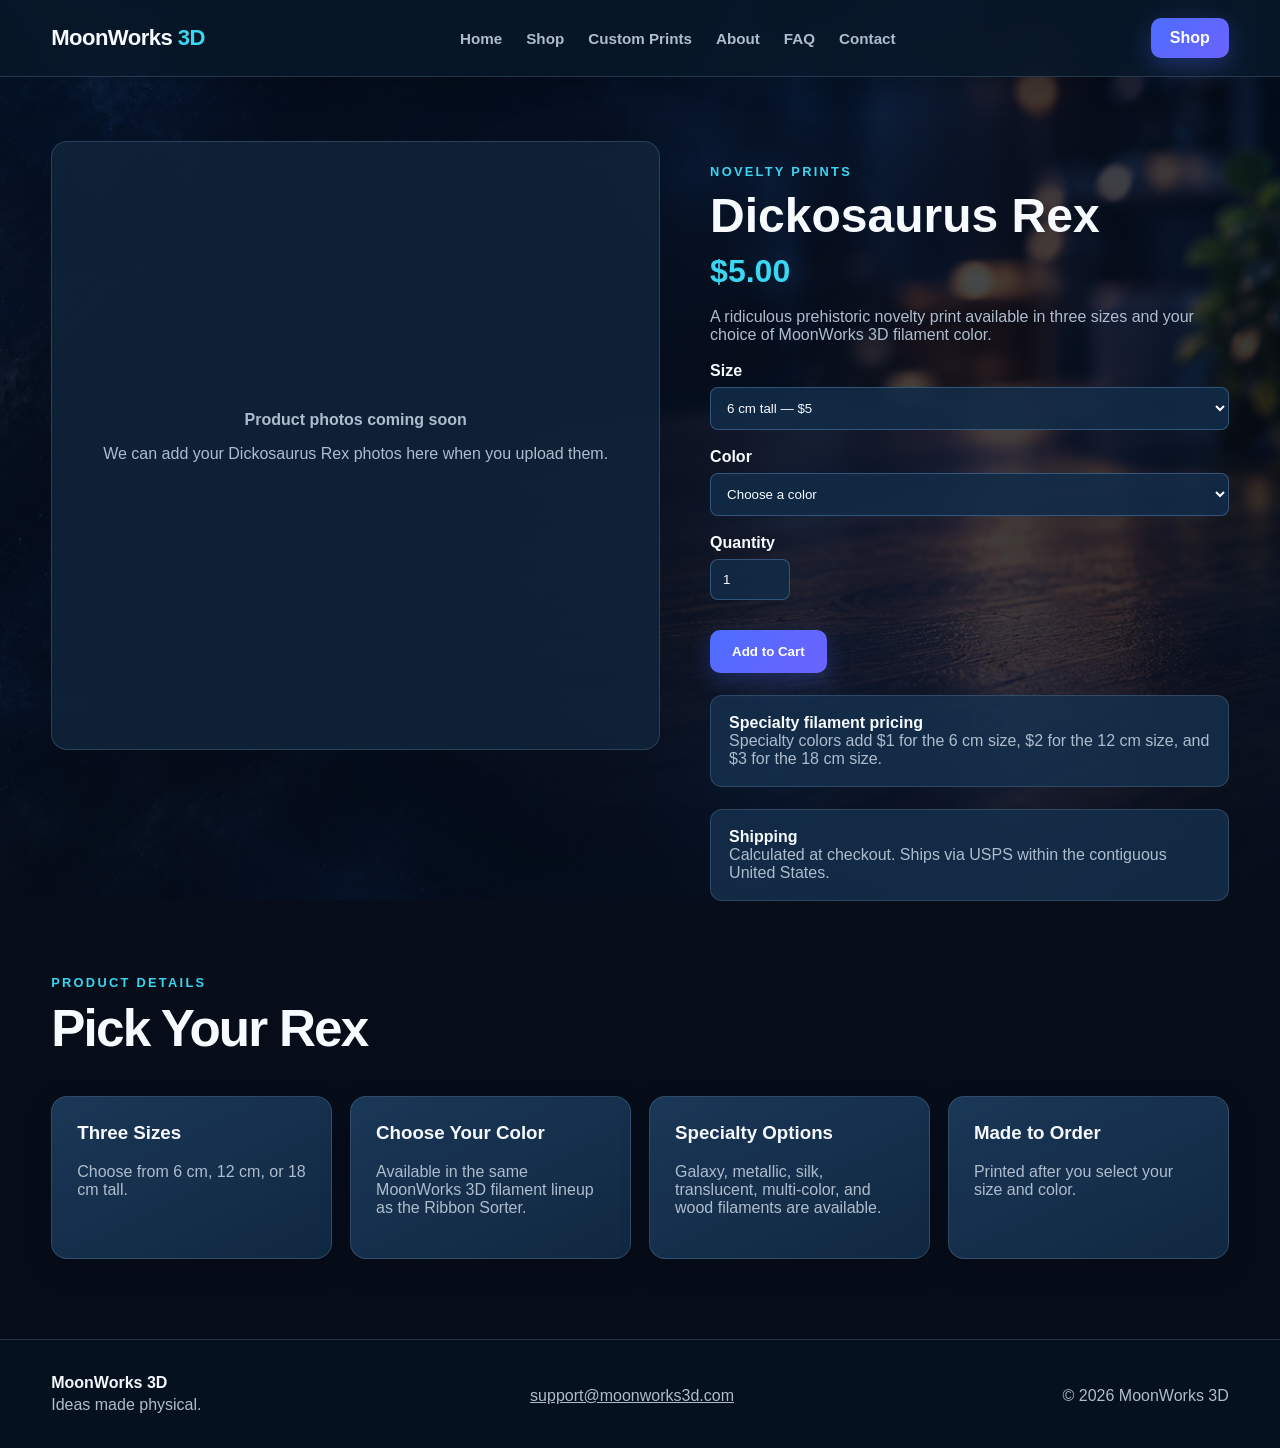
==== dickosaurus-rex.html @ 0d65d46c "Add files via upload" ====
<!DOCTYPE html>
<html lang="en">
<head>
  <meta charset="UTF-8">
  <meta name="viewport" content="width=device-width, initial-scale=1.0">

  <title>Dickosaurus Rex | MoonWorks 3D</title>
  <link rel="stylesheet" href="styles.css">

  <style>
    .product-page {
      padding: 70px 0;
    }

    .product-layout {
      display: grid;
      grid-template-columns: 1fr 1fr;
      gap: 55px;
      align-items: start;
    }

    .product-placeholder {
      width: 100%;
      aspect-ratio: 1 / 1;
      display: grid;
      place-items: center;
      text-align: center;
      border-radius: 16px;
      border: 1px solid var(--border);
      background: var(--graphite);
      color: var(--gray);
      padding: 30px;
    }

    .product-details h1 {
      font-size: 2.7rem;
      margin: 0 0 8px;
    }

    .price {
      font-size: 2rem;
      font-weight: 800;
      color: var(--cyan);
      margin: 15px 0;
    }

    .product-description {
      color: var(--gray);
    }

    .option-group {
      margin-top: 22px;
    }

    .option-group label {
      display: block;
      font-weight: 700;
      margin-bottom: 7px;
    }

    .option-group select,
    .option-group input {
      width: 100%;
      padding: 12px;
      background: var(--graphite);
      color: var(--white);
      border: 1px solid var(--border);
      border-radius: 8px;
    }

    .quantity-row {
      display: flex;
      align-items: center;
      gap: 12px;
    }

    .quantity-row input {
      width: 80px;
    }

    .product-note {
      margin-top: 22px;
      padding: 18px;
      border: 1px solid var(--border);
      border-radius: 12px;
      color: var(--gray);
      background: var(--graphite);
    }

    .product-info-section {
      margin-top: 60px;
    }

    @media (max-width: 800px) {
      .product-layout {
        grid-template-columns: 1fr;
      }
    }
  </style>
</head>

<body>

<header class="site-header">
  <div class="container nav-wrap">

    <a href="index.html" class="logo">
      MoonWorks <span>3D</span>
    </a>

    <nav class="main-nav">
      <a href="index.html">Home</a>
      <a href="shop.html">Shop</a>
      <a href="index.html#custom">Custom Prints</a>
      <a href="index.html#about">About</a>
      <a href="index.html#faq">FAQ</a>
      <a href="index.html#contact">Contact</a>
    </nav>

    <a href="shop.html" class="nav-button">
      Shop
    </a>

  </div>
</header>


<main class="product-page">

  <div class="container">

    <div class="product-layout">

      <div class="product-placeholder">
        <div>
          <strong>Product photos coming soon</strong>
          <p>We can add your Dickosaurus Rex photos here when you upload them.</p>
        </div>
      </div>


      <div class="product-details">

        <p class="eyebrow">
          NOVELTY PRINTS
        </p>

        <h1>
          Dickosaurus Rex
        </h1>

        <div class="price" id="price">
          $5.00
        </div>

        <p class="product-description">
          A ridiculous prehistoric novelty print available in three sizes
          and your choice of MoonWorks 3D filament color.
        </p>


        <div class="option-group">

          <label for="size">
            Size
          </label>

          <select id="size" onchange="updatePrice()">
            <option value="6" data-base="5" data-specialty-upcharge="1">
              6 cm tall — $5
            </option>

            <option value="12" data-base="10" data-specialty-upcharge="2">
              12 cm tall — $10
            </option>

            <option value="18" data-base="15" data-specialty-upcharge="3">
              18 cm tall — $15
            </option>
          </select>

        </div>


        <div class="option-group">

          <label for="color">
            Color
          </label>

          <select id="color" onchange="updatePrice()">
            <option value="">Choose a color</option>

            <optgroup label="Basic">
              <option value="Jade White" data-specialty="0">Jade White</option>
              <option value="Blue Gray" data-specialty="0">Blue Gray</option>
              <option value="Orange" data-specialty="0">Orange</option>
              <option value="Black" data-specialty="0">Black</option>
              <option value="Red" data-specialty="0">Red</option>
              <option value="Purple" data-specialty="0">Purple</option>
              <option value="Bambu Green" data-specialty="0">Bambu Green</option>
              <option value="Mistletoe Green" data-specialty="0">Mistletoe Green</option>
              <option value="Bronze" data-specialty="0">Bronze</option>
              <option value="Sunflower Yellow" data-specialty="0">Sunflower Yellow</option>
              <option value="Pumpkin Orange" data-specialty="0">Pumpkin Orange</option>
              <option value="Maroon Red" data-specialty="0">Maroon Red</option>
              <option value="Cocoa Brown" data-specialty="0">Cocoa Brown</option>
              <option value="Gold" data-specialty="0">Gold</option>
              <option value="Blue" data-specialty="0">Blue</option>
            </optgroup>

            <optgroup label="Matte">
              <option value="Latte Brown Matte" data-specialty="0">Latte Brown</option>
              <option value="Ice Blue Matte" data-specialty="0">Ice Blue</option>
              <option value="Sakura Pink Matte" data-specialty="0">Sakura Pink</option>
              <option value="Lilac Purple Matte" data-specialty="0">Lilac Purple</option>
              <option value="Dark Blue Matte" data-specialty="0">Dark Blue</option>
              <option value="Dark Green Matte" data-specialty="0">Dark Green</option>
              <option value="Ash Gray Matte" data-specialty="0">Ash Gray</option>
              <option value="Nardo Gray Matte" data-specialty="0">Nardo Gray</option>
            </optgroup>

            <optgroup label="Galaxy — Specialty">
              <option value="Nebula Galaxy" data-specialty="1">Nebula</option>
            </optgroup>

            <optgroup label="Metal — Specialty">
              <option value="Iron Gray Metallic" data-specialty="1">Iron Gray Metallic</option>
            </optgroup>

            <optgroup label="Silk Multi-Color — Specialty">
              <option value="Midnight Blaze Blue-Red" data-specialty="1">Midnight Blaze (Blue-Red)</option>
              <option value="Mystic Magenta Purple-Green" data-specialty="1">Mystic Magenta (Purple-Green)</option>
            </optgroup>

            <optgroup label="Silk+ — Specialty">
              <option value="Titan Gray Silk" data-specialty="1">Titan Gray</option>
              <option value="Gold Silk" data-specialty="1">Gold</option>
              <option value="Candy Red Silk" data-specialty="1">Candy Red</option>
              <option value="Purple Silk" data-specialty="1">Purple</option>
              <option value="Pink Silk" data-specialty="1">Pink</option>
              <option value="Blue Silk" data-specialty="1">Blue</option>
              <option value="Candy Green Silk" data-specialty="1">Candy Green</option>
              <option value="Rose Gold Silk" data-specialty="1">Rose Gold</option>
              <option value="Mint Silk" data-specialty="1">Mint</option>
              <option value="Champagne Silk" data-specialty="1">Champagne</option>
            </optgroup>

            <optgroup label="Translucent — Specialty">
              <option value="Blue Translucent" data-specialty="1">Blue</option>
              <option value="Red Translucent" data-specialty="1">Red</option>
              <option value="Light Jade Translucent" data-specialty="1">Light Jade</option>
              <option value="Mellow Yellow Translucent" data-specialty="1">Mellow Yellow</option>
              <option value="Lavender Translucent" data-specialty="1">Lavender</option>
            </optgroup>

            <optgroup label="Wood — Specialty">
              <option value="Classic Birch Wood" data-specialty="1">Classic Birch</option>
              <option value="Clay Brown Wood" data-specialty="1">Clay Brown</option>
              <option value="Black Walnut Wood" data-specialty="1">Black Walnut</option>
              <option value="Ochre Yellow Wood" data-specialty="1">Ochre Yellow</option>
            </optgroup>

          </select>

        </div>


        <div class="option-group">

          <label for="quantity">
            Quantity
          </label>

          <div class="quantity-row">

            <input
              id="quantity"
              type="number"
              min="1"
              value="1"
              onchange="updatePrice()"
              oninput="updatePrice()"
            >

          </div>

        </div>


        <div style="margin-top:30px;">

          <button
            class="button primary"
            style="border:none; cursor:pointer;"
            onclick="prepareOrder()"
          >
            Add to Cart
          </button>

        </div>


        <div class="product-note">

          <strong>Specialty filament pricing</strong>
          <br>
          Specialty colors add $1 for the 6 cm size, $2 for the 12 cm size,
          and $3 for the 18 cm size.

        </div>

        <div class="product-note">

          <strong>Shipping</strong>
          <br>
          Calculated at checkout. Ships via USPS within
          the contiguous United States.

        </div>

      </div>

    </div>


    <section class="product-info-section">

      <div class="section-heading">

        <p class="eyebrow">
          PRODUCT DETAILS
        </p>

        <h2>
          Pick Your Rex
        </h2>

      </div>

      <div class="benefit-grid">

        <div class="benefit">
          <h3>Three Sizes</h3>
          <p>
            Choose from 6 cm, 12 cm, or 18 cm tall.
          </p>
        </div>

        <div class="benefit">
          <h3>Choose Your Color</h3>
          <p>
            Available in the same MoonWorks 3D filament lineup as the Ribbon Sorter.
          </p>
        </div>

        <div class="benefit">
          <h3>Specialty Options</h3>
          <p>
            Galaxy, metallic, silk, translucent, multi-color, and wood filaments are available.
          </p>
        </div>

        <div class="benefit">
          <h3>Made to Order</h3>
          <p>
            Printed after you select your size and color.
          </p>
        </div>

      </div>

    </section>

  </div>

</main>


<footer class="site-footer">

  <div class="container footer-wrap">

    <div>
      <strong>MoonWorks 3D</strong>
      <p>Ideas made physical.</p>
    </div>

    <p>
      <a href="mailto:support@moonworks3d.com">
        support@moonworks3d.com
      </a>
    </p>

    <p>
      © 2026 MoonWorks 3D
    </p>

  </div>

</footer>


<script>

function calculateUnitPrice() {

  const sizeSelect =
    document.getElementById("size");

  const sizeOption =
    sizeSelect.options[sizeSelect.selectedIndex];

  const basePrice =
    parseFloat(sizeOption.dataset.base);

  const specialtyUpcharge =
    parseFloat(sizeOption.dataset.specialtyUpcharge);

  const colorSelect =
    document.getElementById("color");

  const colorOption =
    colorSelect.options[colorSelect.selectedIndex];

  const isSpecialty =
    colorOption.dataset.specialty === "1";

  return basePrice + (isSpecialty ? specialtyUpcharge : 0);
}


function updatePrice() {

  const quantity =
    Math.max(
      1,
      parseInt(document.getElementById("quantity").value) || 1
    );

  const total =
    calculateUnitPrice() * quantity;

  document.getElementById("price").textContent =
    "$" + total.toFixed(2);
}


function prepareOrder() {

  const color =
    document.getElementById("color").value;

  if (!color) {

    alert("Please choose a color.");

    return;
  }

  alert(
    "Your options are ready. We will connect this button to checkout next."
  );
}

</script>

</body>
</html>
---- styles.css ----
:root {
  --bg-0: #0b1625;
  --bg-1: #102238;
  --bg-2: #16304c;
  --panel: rgba(16, 36, 58, 0.88);
  --panel-strong: rgba(12, 29, 48, 0.96);
  --panel-soft: rgba(28, 56, 86, 0.72);
  --card: rgba(23, 48, 76, 0.92);
  --card-hover: rgba(30, 61, 96, 0.98);
  --blue: #4d6dff;
  --blue-2: #6c63ff;
  --cyan: #39d7f2;
  --cyan-soft: #78e8fb;
  --white: #f7fbff;
  --text: #e6eef7;
  --gray: #aebdcd;
  --muted: #8295aa;
  --border: rgba(157, 190, 225, 0.20);
  --border-strong: rgba(114, 174, 235, 0.34);
  --shadow: 0 22px 60px rgba(0, 0, 0, 0.28);
  --shadow-soft: 0 10px 30px rgba(0, 0, 0, 0.18);

  /* Compatibility with the site's existing variable names */
  --black: var(--bg-0);
  --graphite: var(--panel);
  --gunmetal: var(--card);
}

* {
  box-sizing: border-box;
}

html {
  scroll-behavior: smooth;
}

body {
  margin: 0;
  font-family: 'Inter', sans-serif;
  color: #f5f7ff;
  background:
    linear-gradient(rgba(6, 12, 24, 0.72), rgba(6, 12, 24, 0.82)),
    url("images/site-bg.png") center center / cover no-repeat fixed;
  background-color: #08111f;
}

/* Subtle CSS-only texture */
body::before {
  content: "";
  position: fixed;
  inset: 0;
  pointer-events: none;
  z-index: -1;
  opacity: 0.34;
  background-image:
    repeating-linear-gradient(
      118deg,
      rgba(255,255,255,0.018) 0px,
      rgba(255,255,255,0.018) 1px,
      transparent 1px,
      transparent 5px
    ),
    repeating-linear-gradient(
      28deg,
      rgba(0,0,0,0.025) 0px,
      rgba(0,0,0,0.025) 1px,
      transparent 1px,
      transparent 7px
    );
  mix-blend-mode: soft-light;
}

body::after {
  content: "";
  position: fixed;
  inset: 0;
  pointer-events: none;
  z-index: -1;
  background:
    radial-gradient(circle at center, transparent 45%, rgba(3, 11, 20, 0.28) 100%);
}

a {
  color: inherit;
}

img {
  max-width: 100%;
}

.container {
  width: min(1180px, 92%);
  margin: 0 auto;
}

/* HEADER */
.site-header {
  position: sticky;
  top: 0;
  z-index: 1000;
  background: rgba(9, 24, 41, 0.84);
  border-bottom: 1px solid var(--border);
  backdrop-filter: blur(16px);
  -webkit-backdrop-filter: blur(16px);
  box-shadow: 0 8px 28px rgba(0, 0, 0, 0.15);
}

.nav-wrap {
  min-height: 76px;
  display: flex;
  align-items: center;
  justify-content: space-between;
  gap: 24px;
}

.logo {
  font-size: 1.38rem;
  font-weight: 900;
  text-decoration: none;
  letter-spacing: -0.025em;
  color: var(--white);
}

.logo span {
  color: var(--cyan);
}

.main-nav {
  display: flex;
  gap: 24px;
}

.main-nav a {
  text-decoration: none;
  color: var(--gray);
  font-weight: 700;
  font-size: 0.95rem;
  transition: 0.2s ease;
}

.main-nav a:hover {
  color: var(--cyan-soft);
}

.nav-button,
.button,
.small-button {
  text-decoration: none;
  font-weight: 800;
  border-radius: 10px;
  transition: 0.2s ease;
}

.nav-button {
  padding: 11px 19px;
  background: linear-gradient(135deg, var(--blue), var(--blue-2));
  color: white;
  box-shadow: 0 8px 24px rgba(77, 109, 255, 0.30);
}

.nav-button:hover,
.button.primary:hover,
.small-button:hover {
  transform: translateY(-2px);
  box-shadow: 0 10px 28px rgba(77, 109, 255, 0.38);
}

/* HERO */
.hero {
  padding: 88px 0 82px;
  background:
    transparent;
  border-bottom: 1px solid var(--border);
}

.hero-grid {
  display: grid;
  grid-template-columns: 1.08fr 0.92fr;
  gap: 48px;
  align-items: center;
}

.eyebrow {
  color: var(--cyan);
  font-size: 0.80rem;
  font-weight: 900;
  letter-spacing: 0.18em;
  margin-bottom: 12px;
}

.hero h1 {
  margin: 0;
  font-size: clamp(3rem, 7vw, 6.2rem);
  line-height: 0.96;
  letter-spacing: -0.052em;
  color: var(--white);
}

.hero h1 span {
  color: var(--cyan);
}

.hero-text {
  margin-top: 24px;
  max-width: 660px;
  color: var(--gray);
  font-size: 1.08rem;
}

.hero-actions {
  display: flex;
  gap: 14px;
  flex-wrap: wrap;
  margin-top: 30px;
}

.button {
  display: inline-block;
  padding: 14px 22px;
}

.button.primary,
.small-button {
  color: white;
  background: linear-gradient(135deg, var(--blue), var(--blue-2));
  border: 1px solid rgba(255,255,255,0.08);
  box-shadow: 0 8px 22px rgba(77, 109, 255, 0.26);
}

.button.secondary {
  border: 1px solid var(--border-strong);
  color: var(--white);
  background: rgba(255, 255, 255, 0.035);
}

.button.secondary:hover {
  border-color: var(--cyan);
  color: var(--cyan-soft);
  background: rgba(53, 207, 227, 0.06);
}

.hero-highlights {
  display: grid;
  grid-template-columns: repeat(3, 1fr);
  gap: 14px;
  margin-top: 40px;
}

.hero-highlights div {
  padding: 16px;
  border: 1px solid var(--border);
  border-radius: 12px;
  background: rgba(18, 42, 68, 0.58);
  box-shadow: var(--shadow-soft);
}

.hero-highlights strong,
.hero-highlights span {
  display: block;
}

.hero-highlights strong {
  color: var(--white);
  font-size: 0.94rem;
}

.hero-highlights span {
  margin-top: 4px;
  color: var(--muted);
  font-size: 0.84rem;
}

.hero-card {
  min-height: 450px;
  border-radius: 24px;
  padding: 1px;
  background: linear-gradient(135deg, rgba(85, 130, 255, 0.95), rgba(53, 207, 227, 0.8));
  box-shadow: var(--shadow);
}

.hero-card-inner {
  min-height: 448px;
  height: 100%;
  border-radius: 23px;
  background:
    radial-gradient(circle at 50% 25%, rgba(69, 123, 202, 0.20), transparent 45%),
    linear-gradient(155deg, #102a46, #0d1f34 75%);
  display: flex;
  flex-direction: column;
  align-items: center;
  justify-content: center;
  text-align: center;
  padding: 40px;
}

.print-icon {
  width: 108px;
  height: 108px;
  border-radius: 24px;
  display: grid;
  place-items: center;
  font-size: 2rem;
  font-weight: 900;
  background: linear-gradient(135deg, var(--blue), var(--cyan));
  color: white;
  margin-bottom: 26px;
  box-shadow: 0 16px 40px rgba(61, 160, 230, 0.28);
}

.hero-card h2 {
  font-size: 2rem;
  margin: 0;
  color: var(--white);
}

.hero-card p {
  color: var(--gray);
  max-width: 280px;
}

/* SECTIONS */
.section {
  padding: 86px 0;
  position: relative;
}

.dark-section {
  background:
    transparent;
  border-top: 1px solid rgba(255,255,255,0.025);
  border-bottom: 1px solid var(--border);
}

.section-heading {
  max-width: 700px;
  margin-bottom: 40px;
}

.section-heading h1,
.section-heading h2,
.custom-section h2,
.contact-section h2 {
  margin: 0;
  color: var(--white);
  font-size: clamp(2rem, 4vw, 3.4rem);
  line-height: 1.05;
  letter-spacing: -0.035em;
}

.section-heading p:not(.eyebrow),
.custom-section p:not(.eyebrow),
.contact-section p:not(.eyebrow) {
  color: var(--gray);
}

/* PRODUCT GRID */
.product-grid {
  display: grid;
  grid-template-columns: repeat(3, 1fr);
  gap: 22px;
}

.product-card {
  background:
    linear-gradient(180deg, rgba(29, 59, 92, 0.95), rgba(17, 39, 64, 0.96));
  border: 1px solid var(--border);
  border-radius: 16px;
  overflow: hidden;
  box-shadow: var(--shadow-soft);
  transition: transform 0.22s ease, border-color 0.22s ease, background 0.22s ease;
}

.product-card:hover {
  transform: translateY(-4px);
  border-color: var(--border-strong);
  background:
    linear-gradient(180deg, rgba(34, 69, 108, 0.98), rgba(20, 45, 74, 0.98));
}

.product-image {
  aspect-ratio: 4 / 3;
  display: grid;
  place-items: center;
  overflow: hidden;
  background:
    radial-gradient(circle at 50% 25%, rgba(89, 152, 224, 0.20), transparent 48%),
    linear-gradient(145deg, #2a4563, #162b45);
  color: var(--gray);
  font-weight: 700;
  border-bottom: 1px solid var(--border);
}

.product-image img {
  width: 100%;
  height: 100%;
  object-fit: cover;
  display: block;
}

.product-info {
  padding: 22px;
}

.product-category {
  color: var(--cyan);
  font-size: 0.74rem;
  font-weight: 900;
  text-transform: uppercase;
  letter-spacing: 0.13em;
}

.product-info h3 {
  margin: 8px 0;
  color: var(--white);
  font-size: 1.3rem;
}

.product-info p {
  color: var(--gray);
}

.product-footer {
  display: flex;
  justify-content: space-between;
  align-items: center;
  gap: 14px;
  margin-top: 18px;
}

.product-footer strong {
  color: var(--cyan-soft);
  font-size: 1.22rem;
}

.small-button {
  padding: 9px 14px;
}

/* CATEGORY + INFO CARDS */
.category-grid {
  display: grid;
  grid-template-columns: repeat(4, 1fr);
  gap: 18px;
}

.category-card,
.benefit,
.custom-box,
.contact-card {
  border: 1px solid var(--border);
  border-radius: 16px;
  background:
    linear-gradient(155deg, rgba(29, 59, 91, 0.82), rgba(16, 37, 61, 0.90));
  box-shadow: var(--shadow-soft);
}

.category-card {
  min-height: 185px;
  padding: 26px;
  text-decoration: none;
  transition: 0.2s ease;
}

.category-card:hover {
  transform: translateY(-3px);
  border-color: var(--cyan);
  background:
    linear-gradient(155deg, rgba(34, 70, 108, 0.92), rgba(18, 44, 72, 0.96));
}

.category-card h3,
.benefit h3,
.custom-box h3 {
  color: var(--white);
  margin-top: 0;
}

.category-card p,
.benefit p,
.custom-box li {
  color: var(--gray);
}

.custom-grid,
.contact-grid {
  display: grid;
  grid-template-columns: 1.08fr 0.92fr;
  gap: 50px;
  align-items: center;
}

.custom-box,
.contact-card,
.benefit {
  padding: 25px;
}

.custom-box ul {
  margin: 0;
  padding-left: 20px;
}

.custom-box li {
  margin: 9px 0;
}

.benefit-grid {
  display: grid;
  grid-template-columns: repeat(4, 1fr);
  gap: 18px;
}

/* FAQ */
.faq-list {
  display: grid;
  gap: 13px;
}

details {
  border: 1px solid var(--border);
  border-radius: 14px;
  padding: 18px 20px;
  background: rgba(24, 52, 82, 0.80);
  box-shadow: var(--shadow-soft);
}

summary {
  cursor: pointer;
  font-weight: 800;
  color: var(--white);
}

details p {
  color: var(--gray);
  margin-bottom: 0;
}

.contact-card a {
  display: inline-block;
  margin-top: 6px;
  color: var(--cyan);
  font-weight: 800;
}

/* FOOTER */
.site-footer {
  border-top: 1px solid var(--border);
  background: rgba(7, 19, 32, 0.88);
  padding: 34px 0;
  backdrop-filter: blur(10px);
}

.footer-wrap {
  display: flex;
  justify-content: space-between;
  align-items: center;
  gap: 20px;
}

.footer-wrap p {
  color: var(--gray);
  margin: 4px 0 0;
}

/* PRODUCT PAGE OVERRIDES — these beat the inline page styles */
.product-page {
  padding: 64px 0 80px !important;
  background:
    transparent;
}

.product-layout {
  grid-template-columns: 1.08fr 0.92fr !important;
  gap: 50px !important;
}

.main-product-image {
  width: 100% !important;
  aspect-ratio: 1 / 1 !important;
  object-fit: contain !important;
  background: linear-gradient(145deg, #eef3f7, #dbe4eb) !important;
  border-radius: 16px !important;
  padding: 16px !important;
  border: 1px solid rgba(255,255,255,0.16) !important;
  box-shadow: var(--shadow) !important;
}

.thumbnail-row {
  grid-template-columns: repeat(4, 1fr) !important;
  gap: 12px !important;
  margin-top: 14px !important;
}

.thumbnail-row img {
  background: #e9eff4 !important;
  border: 2px solid rgba(255,255,255,0.08) !important;
  border-radius: 10px !important;
  padding: 4px !important;
}

.thumbnail-row img:hover {
  border-color: var(--cyan) !important;
}

.product-details {
  padding: 10px 0;
}

.product-details h1 {
  color: var(--white) !important;
  font-size: clamp(2.2rem, 4vw, 3rem) !important;
  line-height: 1.05 !important;
}

.price {
  color: var(--cyan) !important;
  font-size: 2rem !important;
  margin: 12px 0 18px !important;
}

.product-description {
  color: var(--gray) !important;
}

.option-group {
  margin-top: 18px !important;
}

.option-group label {
  color: var(--white) !important;
}

.option-group select,
.option-group input {
  background: rgba(18, 43, 70, 0.90) !important;
  color: var(--white) !important;
  border: 1px solid var(--border-strong) !important;
  border-radius: 8px !important;
  outline: none !important;
}

.option-group select:focus,
.option-group input:focus {
  border-color: var(--cyan) !important;
  box-shadow: 0 0 0 3px rgba(53, 207, 227, 0.10) !important;
}

.product-note {
  color: var(--gray) !important;
  background: rgba(22, 49, 79, 0.80) !important;
  border: 1px solid var(--border) !important;
  border-radius: 12px !important;
}

.product-note strong {
  color: var(--white);
}

.product-info-section {
  margin-top: 64px !important;
}

.product-info-section .benefit {
  background:
    linear-gradient(155deg, rgba(31, 64, 100, 0.84), rgba(18, 42, 68, 0.92)) !important;
}

/* Utility polish */
::selection {
  background: rgba(53, 207, 227, 0.28);
  color: white;
}

input::placeholder {
  color: #7f92a8;
}

/* RESPONSIVE */
@media (max-width: 900px) {
  .main-nav {
    display: none;
  }

  .hero-grid,
  .custom-grid,
  .contact-grid,
  .product-layout {
    grid-template-columns: 1fr !important;
  }

  .product-grid {
    grid-template-columns: 1fr 1fr;
  }

  .category-grid,
  .benefit-grid {
    grid-template-columns: 1fr 1fr;
  }

  .hero-card,
  .hero-card-inner {
    min-height: 340px;
  }
}

@media (max-width: 620px) {
  .nav-button {
    display: none;
  }

  .hero {
    padding-top: 68px;
  }

  .hero-highlights,
  .product-grid,
  .category-grid,
  .benefit-grid {
    grid-template-columns: 1fr;
  }

  .hero-actions {
    flex-direction: column;
  }

  .button {
    width: 100%;
    text-align: center;
  }

  .footer-wrap {
    flex-direction: column;
    align-items: flex-start;
  }

  .thumbnail-row {
    grid-template-columns: repeat(4, 1fr) !important;
  }
}
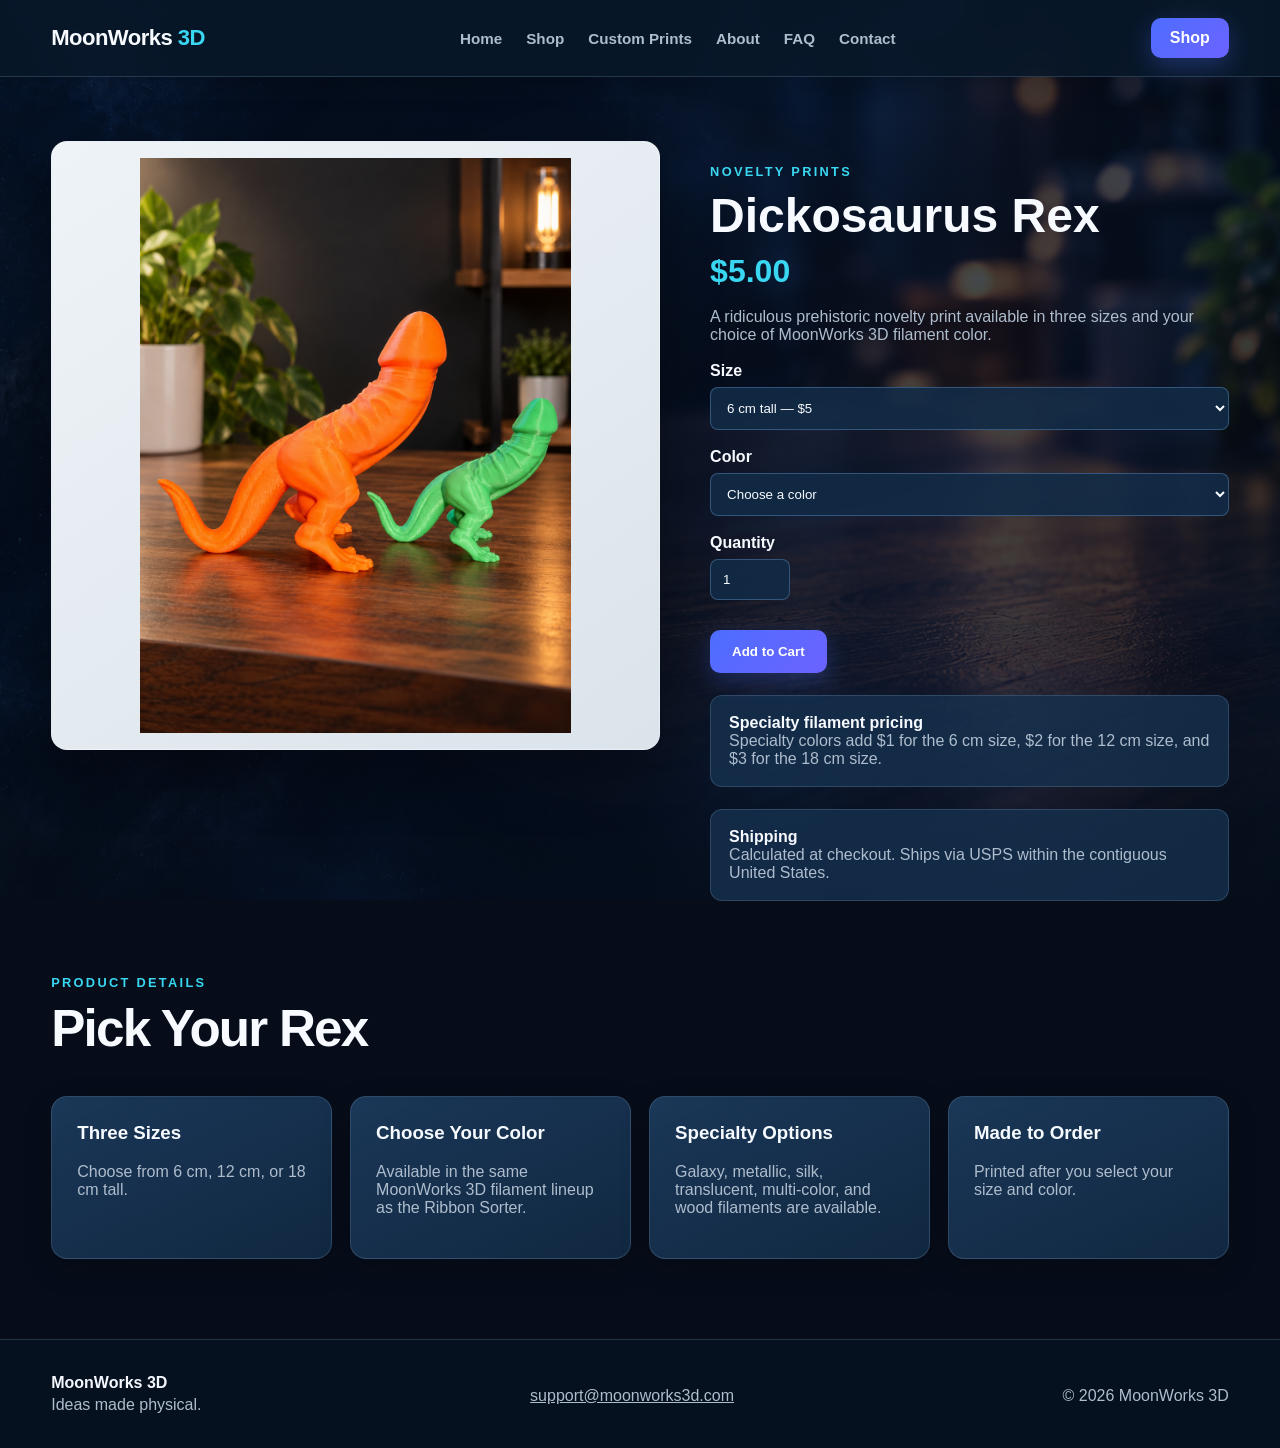
==== commit e1e92c36: "Rename dickosaurus-rex-linked.html to dickosaurus-rex.html" ====
--- a/dickosaurus-rex.html
+++ b/dickosaurus-rex.html
@@ -17,6 +17,16 @@
       grid-template-columns: 1fr 1fr;
       gap: 55px;
       align-items: start;
+    }
+
+    .main-product-image {
+      width: 100%;
+      aspect-ratio: 1 / 1;
+      object-fit: contain;
+      background: rgba(255, 255, 255, 0.05);
+      border-radius: 16px;
+      padding: 12px;
+      border: 1px solid var(--border);
     }
 
     .product-placeholder {
@@ -131,11 +141,12 @@
 
     <div class="product-layout">
 
-      <div class="product-placeholder">
-        <div>
-          <strong>Product photos coming soon</strong>
-          <p>We can add your Dickosaurus Rex photos here when you upload them.</p>
-        </div>
+      <div>
+        <img
+          class="main-product-image"
+          src="images/dickosaurus-rex-main.png"
+          alt="Dickosaurus Rex 3D printed novelty dinosaur"
+        >
       </div>
 
 
